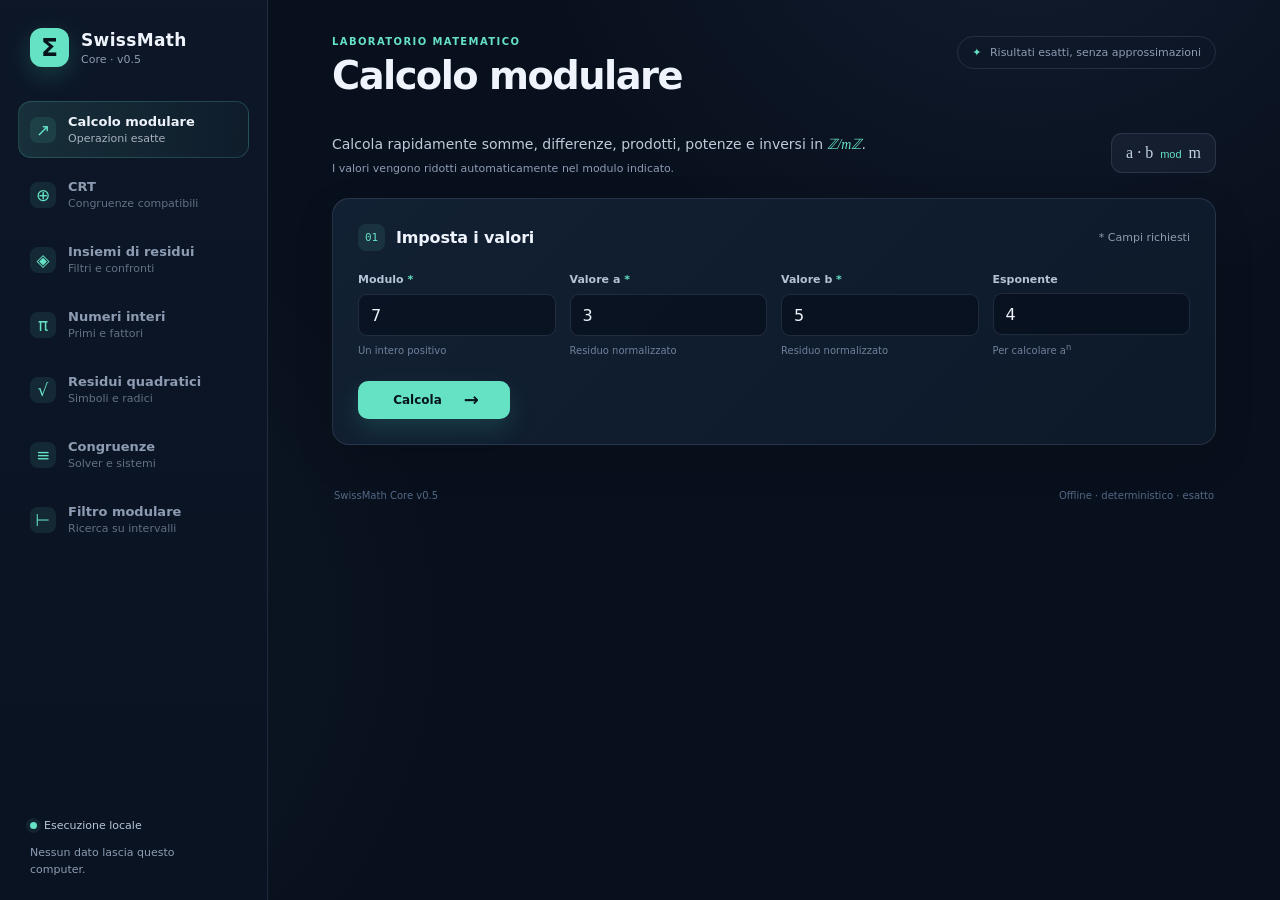
==== apps/desktop/ui/index.html @ b11f5fd1 "Initial public release of SwissMath" ====
<!doctype html>
<html lang="it">
  <head>
    <meta charset="UTF-8" />
    <meta name="viewport" content="width=device-width, initial-scale=1.0" />
    <meta name="theme-color" content="#0b1220" />
    <title>SwissMath Core</title>
    <link rel="stylesheet" href="styles.css" />
  </head>
  <body>
    <div class="app-shell">
      <aside class="sidebar">
        <div class="brand">
          <div class="brand-mark" aria-hidden="true">Σ</div>
          <div>
            <div class="brand-name">SwissMath</div>
            <div class="brand-version">Core · v0.5</div>
          </div>
        </div>

        <nav class="main-nav" aria-label="Strumenti">
          <button class="nav-item active" data-screen="modular" type="button">
            <span class="nav-icon" aria-hidden="true">↗</span>
            <span><strong>Calcolo modulare</strong><small>Operazioni esatte</small></span>
          </button>
          <button class="nav-item" data-screen="crt" type="button">
            <span class="nav-icon" aria-hidden="true">⊕</span>
            <span><strong>CRT</strong><small>Congruenze compatibili</small></span>
          </button>
          <button class="nav-item" data-screen="residues" type="button">
            <span class="nav-icon" aria-hidden="true">◈</span>
            <span><strong>Insiemi di residui</strong><small>Filtri e confronti</small></span>
          </button>
          <button class="nav-item" data-screen="integers" type="button">
            <span class="nav-icon" aria-hidden="true">π</span>
            <span><strong>Numeri interi</strong><small>Primi e fattori</small></span>
          </button>
          <button class="nav-item" data-screen="quadratic" type="button">
            <span class="nav-icon" aria-hidden="true">√</span>
            <span><strong>Residui quadratici</strong><small>Simboli e radici</small></span>
          </button>
          <button class="nav-item" data-screen="congruences" type="button">
            <span class="nav-icon" aria-hidden="true">≡</span>
            <span><strong>Congruenze</strong><small>Solver e sistemi</small></span>
          </button>
          <button class="nav-item" data-screen="sieve" type="button">
            <span class="nav-icon" aria-hidden="true">⊢</span>
            <span><strong>Filtro modulare</strong><small>Ricerca su intervalli</small></span>
          </button>
        </nav>

        <div class="sidebar-footer">
          <div class="offline-pill"><span class="status-dot"></span> Esecuzione locale</div>
          <p>Nessun dato lascia questo computer.</p>
        </div>
      </aside>

      <main class="content">
        <header class="topbar">
          <div>
            <div class="eyebrow">LABORATORIO MATEMATICO</div>
            <h1 id="page-title">Calcolo modulare</h1>
          </div>
          <div class="topbar-note"><span class="spark" aria-hidden="true">✦</span> Risultati esatti, senza approssimazioni</div>
        </header>

        <div id="result-actions" class="result-actions hidden" aria-live="polite">
          <div class="result-actions-copy"><span class="metric-label">Preflight risultato</span><strong id="result-actions-context">Nessun risultato selezionato</strong></div>
          <div class="result-actions-buttons"><button id="save-result" class="secondary-button" type="button">Salva risultato</button><button id="print-result" class="secondary-button" type="button">Stampa / PDF</button></div>
        </div>

        <section id="screen-modular" class="screen active" aria-labelledby="page-title">
          <div class="intro-row">
            <div>
              <p class="lead">Calcola rapidamente somme, differenze, prodotti, potenze e inversi in <span class="math">ℤ/mℤ</span>.</p>
              <p class="hint">I valori vengono ridotti automaticamente nel modulo indicato.</p>
            </div>
            <div class="formula-chip">a · b <span>mod</span> m</div>
          </div>

          <form id="modular-form" class="workspace-card">
            <div class="card-heading"><div><span class="step-badge">01</span><h2>Imposta i valori</h2></div><span class="required-note">* Campi richiesti</span></div>
            <div class="field-grid four">
              <label class="field"><span>Modulo <em>*</em></span><input name="modulus" type="text" inputmode="numeric" value="7" required /><small>Un intero positivo</small></label>
              <label class="field"><span>Valore a <em>*</em></span><input name="a" type="text" inputmode="numeric" value="3" required /><small>Residuo normalizzato</small></label>
              <label class="field"><span>Valore b <em>*</em></span><input name="b" type="text" inputmode="numeric" value="5" required /><small>Residuo normalizzato</small></label>
              <label class="field"><span>Esponente</span><input name="exponent" type="text" inputmode="numeric" value="4" required /><small>Per calcolare a<sup>n</sup></small></label>
            </div>
            <button class="primary-button" type="submit"><span>Calcola</span><span class="button-arrow">→</span></button>
          </form>

          <div id="modular-result" class="result-area hidden" aria-live="polite">
            <div class="result-heading"><div><span class="step-badge success">02</span><h2>Risultati</h2></div><span id="modular-context" class="context-label"></span></div>
            <div class="metric-grid">
              <article class="metric-card accent"><span class="metric-label">Somma</span><strong id="result-sum">—</strong><span class="metric-formula">a + b</span></article>
              <article class="metric-card"><span class="metric-label">Differenza</span><strong id="result-difference">—</strong><span class="metric-formula">a − b</span></article>
              <article class="metric-card"><span class="metric-label">Prodotto</span><strong id="result-product">—</strong><span class="metric-formula">a · b</span></article>
              <article class="metric-card"><span class="metric-label">Potenza</span><strong id="result-power">—</strong><span class="metric-formula">a<sup>n</sup></span></article>
              <article class="metric-card wide"><span class="metric-label">Inverso di a</span><strong id="result-inverse">—</strong><span id="inverse-note" class="metric-formula">esiste se gcd(a, m) = 1</span></article>
            </div>
          </div>
        </section>

        <section id="screen-crt" class="screen" aria-labelledby="page-title">
          <div class="intro-row">
            <div>
              <p class="lead">Risolvi due congruenze simultanee con il teorema cinese del resto generalizzato.</p>
              <p class="hint">Se non esiste una soluzione comune, SwissMath lo segnala senza trattarlo come errore.</p>
            </div>
            <div class="formula-chip">x ≡ a <span>mod</span> m</div>
          </div>

          <form id="crt-form" class="workspace-card">
            <div class="card-heading"><div><span class="step-badge">01</span><h2>Inserisci le congruenze</h2></div><span class="required-note">I residui vengono normalizzati</span></div>
            <div class="crt-equations">
              <div class="equation-block"><div class="equation-title"><span class="equation-dot">A</span> Prima congruenza</div><div class="field-grid two"><label class="field"><span>Residuo a <em>*</em></span><input name="residueA" type="text" inputmode="numeric" value="2" required /></label><label class="field"><span>Modulo m <em>*</em></span><input name="modulusA" type="text" inputmode="numeric" value="3" required /></label></div><div class="equation-preview">x ≡ <b data-preview="residueA">2</b> <span>mod</span> <b data-preview="modulusA">3</b></div></div>
              <div class="equation-join" aria-hidden="true">+</div>
              <div class="equation-block"><div class="equation-title"><span class="equation-dot violet">B</span> Seconda congruenza</div><div class="field-grid two"><label class="field"><span>Residuo b <em>*</em></span><input name="residueB" type="text" inputmode="numeric" value="3" required /></label><label class="field"><span>Modulo n <em>*</em></span><input name="modulusB" type="text" inputmode="numeric" value="5" required /></label></div><div class="equation-preview">x ≡ <b data-preview="residueB">3</b> <span>mod</span> <b data-preview="modulusB">5</b></div></div>
            </div>
            <button class="primary-button" type="submit"><span>Componi con CRT</span><span class="button-arrow">→</span></button>
          </form>

          <div id="crt-result" class="result-area hidden" aria-live="polite">
            <div class="result-heading"><div><span class="step-badge success">02</span><h2>Risultato CRT</h2></div><span id="crt-status" class="status-label"></span></div>
            <div class="crt-result-card"><div class="crt-result-symbol">x</div><div class="crt-result-text"><span id="crt-message">—</span><strong id="crt-equation">—</strong></div></div>
          </div>
        </section>

        <section id="screen-residues" class="screen" aria-labelledby="page-title">
          <div class="intro-row">
            <div>
              <p class="lead">Materializza e confronta due insiemi di residui modulo <span class="math">m</span>.</p>
              <p class="hint">Inserisci valori separati da virgola. I duplicati vengono eliminati automaticamente.</p>
            </div>
            <div class="formula-chip">A ⊆ <span>ℤ/mℤ</span></div>
          </div>

          <form id="residues-form" class="workspace-card">
            <div class="card-heading"><div><span class="step-badge">01</span><h2>Definisci gli insiemi</h2></div><span class="required-note">Moduli GUI fino a 2.000.000</span></div>
            <div class="field-grid one"><label class="field"><span>Modulo comune <em>*</em></span><input name="modulus" type="text" inputmode="numeric" value="12" required /><small>Il modulo deve essere uguale per A e B</small></label></div>
            <div class="field-grid two residue-inputs"><label class="field"><span>Insieme A</span><textarea name="left" rows="3" placeholder="es. 0, 1, 4, 9">0, 1, 4, 9</textarea><small>Valori separati da virgola</small></label><label class="field"><span>Insieme B</span><textarea name="right" rows="3" placeholder="es. 1, 2, 4, 8">1, 2, 4, 8</textarea><small>Necessario per le operazioni binarie</small></label></div>
            <div class="operation-row"><label class="field operation-field"><span>Operazione</span><select name="operation"><option value="intersection">Intersezione A ∩ B</option><option value="union">Unione A ∪ B</option><option value="difference">Differenza A \ B</option><option value="complement">Complemento di A</option><option value="intersection_count">Conta A ∩ B</option><option value="intersects">A e B si intersecano?</option><option value="is_subset_of">A è sottoinsieme di B?</option></select></label><button class="primary-button compact" type="submit"><span>Esegui operazione</span><span class="button-arrow">→</span></button></div>
          </form>

          <div id="residues-result" class="result-area hidden" aria-live="polite">
            <div class="result-heading"><div><span class="step-badge success">02</span><h2>Risultato dell'operazione</h2></div><span id="residues-context" class="context-label"></span></div>
            <div class="residue-result-card"><div class="residue-summary"><div><span class="metric-label">Cardinalità</span><strong id="residue-len">—</strong></div><div id="residue-query-wrap" class="query-answer hidden"><span class="metric-label">Risposta</span><strong id="residue-query">—</strong></div></div><div class="result-message" id="residue-message">—</div><div id="residue-values" class="residue-values"></div></div>
          </div>
        </section>

        <section id="screen-integers" class="screen" aria-labelledby="page-title">
          <div class="intro-row">
            <div>
              <p class="lead">Analizza un intero con una sola richiesta: primalità, fattorizzazione, φ(n) e λ(n) quando il dominio lo consente.</p>
              <p class="hint">Nel dominio u64 la fattorizzazione viene calcolata una sola volta e riutilizzata per le funzioni derivate; oltre u64 resta disponibile la sola primalità.</p>
            </div>
            <div class="formula-chip">n = <span>∏</span> p<sup>e</sup></div>
          </div>

          <form id="integer-analysis-form" class="workspace-card">
            <div class="card-heading"><div><span class="step-badge">01</span><h2>Analizza un numero</h2></div><span class="required-note">Interi decimali non negativi</span></div>
            <div class="field-grid one"><label class="field"><span>Numero n <em>*</em></span><input name="n" type="text" inputmode="numeric" value="360" required /><small>0 è ammesso per mostrare perché la fattorizzazione non è definita</small></label></div>
            <button class="primary-button" type="submit"><span>Analizza</span><span class="button-arrow">→</span></button>
          </form>

          <div id="integer-analysis-result" class="result-area hidden" aria-live="polite">
            <div class="result-heading"><div><span class="step-badge success">02</span><h2>Analisi del numero</h2></div><span id="integer-analysis-context" class="context-label"></span></div>
            <div class="integer-analysis-card residue-result-card">
              <div class="integer-analysis-grid">
                <article class="metric-card accent"><span class="metric-label">Tipo</span><strong id="integer-type">—</strong></article>
                <article class="metric-card"><span class="metric-label">Primalità</span><strong id="integer-primality">—</strong></article>
                <article class="metric-card"><span class="metric-label">φ(n)</span><strong id="integer-phi">—</strong></article>
                <article class="metric-card"><span class="metric-label">λ(n)</span><strong id="integer-lambda">—</strong></article>
              </div>
              <div class="result-message">Fattorizzazione</div>
              <div id="integer-factorization" class="factorization-display">—</div>
              <div id="integer-factorization-note" class="result-note"></div>
              <div id="integer-analysis-note" class="result-note"></div>
            </div>
          </div>

          <form id="integer-order-form" class="workspace-card integer-order-card">
            <div class="card-heading"><div><span class="step-badge">03</span><h2>Ordine moltiplicativo</h2></div><span class="required-note">Usa il modulo n selezionato</span></div>
            <div class="field-grid two">
              <label class="field"><span>Base a <em>*</em></span><input name="a" type="text" inputmode="numeric" value="3" required /><small>Ridotta automaticamente modulo n</small></label>
              <div class="field"><span>Modulo n</span><div id="integer-current-n" class="integer-current-value" aria-live="polite">360</div><small>Modifica n nel riquadro sopra e analizzalo di nuovo</small></div>
            </div>
            <button class="primary-button compact" type="submit"><span>Calcola ordine</span><span class="button-arrow">→</span></button>
          </form>

          <div id="integer-order-result" class="result-area hidden" aria-live="polite">
            <div class="result-heading"><div><span class="step-badge success">04</span><h2>Risultato ordine</h2></div><span id="integer-order-message" class="context-label"></span></div>
            <div class="crt-result-card integer-order-result-card"><div class="crt-result-symbol">a</div><div class="crt-result-text"><span>Ordine moltiplicativo</span><strong id="integer-order-equation">—</strong></div></div>
          </div>
        </section>

        <section id="screen-quadratic" class="screen" aria-labelledby="page-title">
          <div class="intro-row">
            <div>
              <p class="lead">Calcola simboli di Jacobi/Legendre e risolvi radici quadrate modulari nel dominio u64.</p>
              <p class="hint">Per moduli composti il solutore v0.5 supporta soltanto i casi in cui a e n sono coprimi.</p>
            </div>
            <div class="formula-chip">x² ≡ a <span>mod</span> n</div>
          </div>

          <form id="quadratic-symbol-form" class="workspace-card">
            <div class="card-heading"><div><span class="step-badge">01</span><h2>Simboli</h2></div><span class="required-note">Modulo dispari per Jacobi</span></div>
            <div class="field-grid two">
              <label class="field"><span>Valore a <em>*</em></span><input name="a" type="text" inputmode="numeric" value="5" required /><small>Accetta anche valori negativi</small></label>
              <label class="field"><span>Modulo n <em>*</em></span><input name="modulus" type="text" inputmode="numeric" value="11" required /><small>Jacobi: intero positivo dispari</small></label>
            </div>
            <button class="primary-button compact" type="submit"><span>Calcola simbolo</span><span class="button-arrow">→</span></button>
          </form>

          <div id="quadratic-symbol-result" class="result-area hidden" aria-live="polite">
            <div class="result-heading"><div><span class="step-badge success">02</span><h2>Simboli quadratici</h2></div><span id="quadratic-symbol-context" class="context-label"></span></div>
            <div class="metric-grid quadratic-metric-grid">
              <article class="metric-card accent"><span class="metric-label">Jacobi (a / n)</span><strong id="quadratic-jacobi">—</strong></article>
              <article class="metric-card"><span class="metric-label">Legendre (a / p)</span><strong id="quadratic-legendre">—</strong></article>
            </div>
            <div id="quadratic-symbol-message" class="result-message">—</div>
          </div>

          <form id="quadratic-roots-form" class="workspace-card quadratic-roots-card">
            <div class="card-heading"><div><span class="step-badge">03</span><h2>Radici modulari</h2></div><span class="required-note">Anteprima massima: 100 radici</span></div>
            <div class="field-grid two">
              <label class="field"><span>Valore a <em>*</em></span><input name="a" type="text" inputmode="numeric" value="10" required /><small>Accetta anche valori negativi</small></label>
              <label class="field"><span>Modulo n <em>*</em></span><input name="modulus" type="text" inputmode="numeric" value="13" required /><small>Primo o composto nel dominio u64</small></label>
            </div>
            <button class="primary-button compact" type="submit"><span>Trova radici</span><span class="button-arrow">→</span></button>
          </form>

          <div id="quadratic-roots-result" class="result-area hidden" aria-live="polite">
            <div class="result-heading"><div><span class="step-badge success">04</span><h2>Radici modulari</h2></div><span id="quadratic-roots-context" class="context-label"></span></div>
            <div class="residue-result-card">
              <div class="residue-summary"><div><span class="metric-label">Esistono</span><strong id="quadratic-root-exists">—</strong></div><div><span class="metric-label">Numero esatto di radici</span><strong id="quadratic-root-count">—</strong></div></div>
              <div id="quadratic-root-message" class="result-message">—</div>
              <div id="quadratic-roots" class="residue-values"></div>
              <div id="quadratic-roots-note" class="result-note"></div>
            </div>
          </div>
        </section>

        <section id="screen-congruences" class="screen" aria-labelledby="page-title">
          <div class="intro-row">
            <div>
              <p class="lead">Risolvi congruenze lineari e sistemi esatti senza materializzare inutilmente tutte le soluzioni.</p>
              <p class="hint">La spiegazione usa i valori prodotti dal solver Rust; i residui vengono mostrati solo quando sono pochi.</p>
            </div>
            <div class="formula-chip">a · x ≡ b <span>mod</span> m</div>
          </div>

          <form id="linear-form" class="workspace-card">
            <div class="card-heading"><div><span class="step-badge">01</span><h2>Singola congruenza</h2></div><span class="required-note">Interi decimali non negativi</span></div>
            <div class="field-grid three">
              <label class="field"><span>Coefficiente a <em>*</em></span><input name="a" type="text" inputmode="numeric" value="14" required /></label>
              <label class="field"><span>Termine b <em>*</em></span><input name="b" type="text" inputmode="numeric" value="8" required /></label>
              <label class="field"><span>Modulo m <em>*</em></span><input name="modulus" type="text" inputmode="numeric" value="30" required /></label>
            </div>
            <button class="primary-button" type="submit"><span>Risolvi</span><span class="button-arrow">→</span></button>
          </form>

          <div id="linear-result" class="result-area hidden" aria-live="polite">
            <div class="result-heading"><div><span class="step-badge success">02</span><h2>Risultato</h2></div><span id="linear-message" class="context-label"></span></div>
            <div class="linear-result-card">
              <div class="linear-main"><span class="metric-label">Classe soluzione</span><strong id="linear-equation">—</strong><span id="linear-count" class="linear-count">—</span></div>
              <div class="linear-facts" id="linear-facts"></div>
              <div class="linear-residues" id="linear-residues"></div>
            </div>
          </div>

          <div class="workspace-card system-card">
            <div class="card-heading"><div><span class="step-badge">03</span><h2>Sistema di congruenze</h2></div><span class="required-note">Le righe All non restringono il sistema</span></div>
            <div id="system-rows" class="system-rows"></div>
            <div class="inline-actions"><button id="system-add" class="secondary-button" type="button">+ aggiungi riga</button><button id="system-submit" class="primary-button compact" type="button"><span>Risolvi sistema</span><span class="button-arrow">→</span></button></div>
          </div>

          <div id="system-result" class="result-area hidden" aria-live="polite">
            <div class="result-heading"><div><span class="step-badge success">04</span><h2>Esito del sistema</h2></div><span id="system-message" class="context-label"></span></div>
            <div class="system-result-card"><strong id="system-equation">—</strong><div id="system-row-summary" class="system-row-summary"></div></div>
          </div>
        </section>

        <section id="screen-sieve" class="screen" aria-labelledby="page-title">
          <div class="intro-row">
            <div>
              <p class="lead">Combina filtri di residui e congruenze lineari su un intervallo inclusivo <span class="math">Da ≤ x ≤ A</span>.</p>
              <p class="hint">Il filtro più selettivo viene scelto come ancora; il risultato conserva solo i primi valori richiesti.</p>
            </div>
            <div class="formula-chip">x mod m <span>∈</span> A</div>
          </div>

          <form id="sieve-form" class="workspace-card">
            <div class="card-heading"><div><span class="step-badge">01</span><h2>Filtri modulari</h2></div><span class="required-note">Liste separate da virgola</span></div>
            <div id="sieve-rows" class="sieve-rows"></div>
            <button id="sieve-add" class="secondary-button" type="button">+ aggiungi filtro</button>
            <div class="range-grid">
              <label class="field"><span>Da <em>*</em></span><input name="start" type="text" inputmode="numeric" value="0" required /></label>
              <label class="field"><span>A <em>*</em></span><input name="end" type="text" inputmode="numeric" value="10000" required /></label>
              <label class="field"><span>Anteprima</span><input name="preview" type="text" inputmode="numeric" value="50" required /><small>Massimo 1.000 valori</small></label>
            </div>
            <button class="primary-button" type="submit"><span>Cerca</span><span class="button-arrow">→</span></button>
          </form>

          <div id="sieve-result" class="result-area hidden" aria-live="polite">
            <div class="result-heading"><div><span class="step-badge success">02</span><h2>Risultati del filtro</h2></div><span id="sieve-message" class="context-label"></span></div>
            <div class="sieve-result-card">
              <div class="sieve-metrics">
                <article class="metric-card accent"><span class="metric-label">Valori compatibili</span><strong id="sieve-count">—</strong></article>
                <article class="metric-card"><span class="metric-label">Percentuale</span><strong id="sieve-percentage">—</strong></article>
                <article class="metric-card"><span class="metric-label">Filtri attivi</span><strong id="sieve-filter-count">—</strong></article>
                <article class="metric-card"><span class="metric-label">Intervallo</span><strong id="sieve-range">—</strong></article>
              </div>
              <div id="sieve-anchor" class="sieve-anchor"></div>
              <div class="result-message">Primi risultati</div>
              <div id="sieve-preview" class="residue-values"></div>
            </div>
          </div>
        </section>

        <div id="toast" class="toast" role="status" aria-live="polite"></div>
        <footer class="app-footer"><span>SwissMath Core v0.5</span><span>Offline · deterministico · esatto</span></footer>
      </main>
    </div>
    <script src="app.js"></script>
  </body>
</html>
---- apps/desktop/ui/styles.css ----
:root {
  color-scheme: dark;
  --bg: #09101d;
  --sidebar: #0d1727;
  --surface: #111d2e;
  --surface-2: #16243a;
  --line: rgba(168, 190, 224, 0.14);
  --muted: #8d9cb3;
  --text: #eff4fc;
  --accent: #65e1c4;
  --accent-strong: #3ac7aa;
  --violet: #a88cff;
  --danger: #ff8b9e;
}

* { box-sizing: border-box; }
html, body { margin: 0; min-width: 900px; min-height: 100%; background: var(--bg); color: var(--text); font-family: "Segoe UI", Inter, system-ui, sans-serif; }
body { min-height: 100vh; background-image: radial-gradient(circle at 80% -20%, rgba(88, 130, 199, .12), transparent 34%), radial-gradient(circle at 0% 70%, rgba(61, 206, 172, .05), transparent 32%); }
button, input, textarea, select { font: inherit; }
button { cursor: pointer; }

.app-shell { display: flex; min-height: 100vh; }
.sidebar { width: 268px; flex: 0 0 268px; background: linear-gradient(180deg, rgba(13, 23, 39, .98), rgba(10, 19, 33, .98)); border-right: 1px solid var(--line); padding: 28px 18px 22px; display: flex; flex-direction: column; }
.brand { display: flex; gap: 12px; align-items: center; padding: 0 12px 34px; }
.brand-mark { width: 39px; height: 39px; display: grid; place-items: center; border-radius: 12px; color: #06131a; background: var(--accent); font-size: 25px; font-weight: 800; box-shadow: 0 8px 25px rgba(65, 224, 187, .2); }
.brand-name { letter-spacing: .02em; font-size: 17px; font-weight: 750; }
.brand-version { color: var(--muted); font-size: 11px; margin-top: 3px; }
.main-nav { display: grid; gap: 8px; }
.nav-item { display: flex; align-items: center; gap: 12px; width: 100%; border: 1px solid transparent; border-radius: 13px; color: var(--muted); background: transparent; text-align: left; padding: 12px 11px; transition: .18s ease; }
.nav-item:hover { color: var(--text); background: rgba(155, 182, 222, .07); }
.nav-item.active { color: var(--text); border-color: rgba(101, 225, 196, .2); background: linear-gradient(90deg, rgba(101, 225, 196, .13), rgba(101, 225, 196, .03)); }
.nav-icon { width: 26px; height: 26px; display: grid; place-items: center; border-radius: 8px; color: var(--accent); background: rgba(101, 225, 196, .1); font-size: 17px; }
.nav-item strong, .nav-item small { display: block; }
.nav-item strong { font-size: 13px; font-weight: 650; }
.nav-item small { font-size: 11px; color: inherit; opacity: .68; margin-top: 3px; }
.sidebar-footer { margin-top: auto; padding: 0 12px; color: var(--muted); font-size: 11px; line-height: 1.55; }
.sidebar-footer p { margin: 10px 0 0; max-width: 190px; }
.offline-pill { display: inline-flex; align-items: center; gap: 7px; color: #b7c6d9; }
.status-dot { width: 7px; height: 7px; background: var(--accent); border-radius: 50%; box-shadow: 0 0 0 4px rgba(101, 225, 196, .08); }

.content { flex: 1; min-width: 0; max-width: 1400px; margin: 0 auto; padding: 36px clamp(34px, 5vw, 80px) 24px; }
.topbar { display: flex; align-items: flex-start; justify-content: space-between; gap: 24px; padding-bottom: 36px; }
.eyebrow { color: var(--accent); letter-spacing: .14em; font-size: 10px; font-weight: 750; }
h1, h2, p { margin: 0; }
h1 { font-size: clamp(28px, 3vw, 40px); letter-spacing: -.04em; line-height: 1.1; margin-top: 8px; }
h2 { display: inline; font-size: 16px; font-weight: 700; letter-spacing: -.01em; }
.topbar-note { border: 1px solid var(--line); border-radius: 100px; padding: 9px 14px; color: var(--muted); font-size: 11px; white-space: nowrap; }
.spark { color: var(--accent); margin-right: 5px; }
.result-actions { display: flex; align-items: center; justify-content: space-between; gap: 18px; margin: -17px 0 24px; padding: 12px 14px; border: 1px solid rgba(101, 225, 196, .2); border-radius: 12px; background: linear-gradient(90deg, rgba(101, 225, 196, .1), rgba(101, 225, 196, .03)); }
.result-actions-copy { display: grid; gap: 4px; min-width: 0; }
.result-actions-copy strong { color: #c8d7e7; font-size: 12px; font-weight: 650; overflow-wrap: anywhere; }
.result-actions-buttons { display: flex; gap: 8px; flex-shrink: 0; }
.result-actions .secondary-button { padding: 8px 11px; }
.screen { display: none; animation: appear .22s ease-out; }
.screen.active { display: block; }
@keyframes appear { from { opacity: 0; transform: translateY(4px); } to { opacity: 1; transform: translateY(0); } }
.intro-row { display: flex; align-items: flex-start; justify-content: space-between; gap: 30px; margin-bottom: 23px; }
.lead { color: #c0cada; font-size: 14px; line-height: 1.65; max-width: 700px; }
.hint { color: var(--muted); font-size: 11px; margin-top: 6px; }
.math { color: var(--accent); font-family: Georgia, serif; font-style: italic; }
.formula-chip { color: #bfd2e5; background: rgba(126, 154, 195, .08); border: 1px solid var(--line); border-radius: 11px; padding: 10px 14px; white-space: nowrap; font: 16px Georgia, serif; }
.formula-chip span { color: var(--accent); font-size: 11px; font-family: "Segoe UI", sans-serif; margin: 0 3px; }

.workspace-card, .residue-result-card, .crt-result-card { background: linear-gradient(135deg, rgba(19, 33, 53, .94), rgba(14, 26, 43, .94)); border: 1px solid var(--line); border-radius: 17px; box-shadow: 0 14px 40px rgba(0, 0, 0, .12); }
.workspace-card { padding: 25px; }
.card-heading, .result-heading { display: flex; justify-content: space-between; align-items: center; gap: 16px; margin-bottom: 22px; }
.card-heading > div, .result-heading > div { display: flex; align-items: center; gap: 11px; }
.step-badge { width: 27px; height: 27px; display: inline-grid; place-items: center; border-radius: 8px; color: var(--accent); background: rgba(101, 225, 196, .1); font: 11px ui-monospace, SFMono-Regular, Consolas, monospace; }
.step-badge.success { color: #071b18; background: var(--accent); }
.required-note, .context-label, .status-label { color: var(--muted); font-size: 11px; }
.field-grid { display: grid; gap: 14px; }
.field-grid.one { grid-template-columns: 1fr; }
.field-grid.two { grid-template-columns: repeat(2, minmax(0, 1fr)); }
.field-grid.three { grid-template-columns: repeat(3, minmax(0, 1fr)); }
.field-grid.four { grid-template-columns: repeat(4, minmax(0, 1fr)); }
.field { display: grid; gap: 7px; min-width: 0; }
.field > span { color: #b4c3d7; font-size: 11px; font-weight: 650; }
.field em { color: var(--accent); font-style: normal; }
.field small { color: #6f819a; font-size: 10px; }
input, textarea, select { width: 100%; color: var(--text); background: rgba(5, 13, 25, .6); border: 1px solid rgba(149, 175, 211, .16); border-radius: 9px; outline: none; transition: .16s ease; }
input, select { height: 42px; padding: 0 12px; }
textarea { resize: vertical; min-height: 74px; padding: 11px 12px; line-height: 1.55; }
input:focus, textarea:focus, select:focus { border-color: rgba(101, 225, 196, .75); box-shadow: 0 0 0 3px rgba(101, 225, 196, .09); }
select { appearance: none; background-image: linear-gradient(45deg, transparent 50%, #87a1be 50%), linear-gradient(135deg, #87a1be 50%, transparent 50%); background-position: calc(100% - 16px) 18px, calc(100% - 11px) 18px; background-size: 5px 5px, 5px 5px; background-repeat: no-repeat; }
.primary-button { display: inline-flex; align-items: center; justify-content: center; gap: 22px; min-width: 152px; margin-top: 24px; padding: 12px 14px 12px 18px; border: 0; border-radius: 10px; color: #06151a; background: var(--accent); font-size: 12px; font-weight: 750; box-shadow: 0 10px 25px rgba(70, 215, 181, .16); transition: .18s ease; }
.primary-button:hover { background: #83ebd4; transform: translateY(-1px); box-shadow: 0 13px 30px rgba(70, 215, 181, .25); }
.button-arrow { font-size: 18px; line-height: 10px; }
.primary-button.compact { margin-top: 0; min-width: 185px; }
.result-area { margin-top: 29px; }
.metric-grid { display: grid; grid-template-columns: repeat(4, minmax(0, 1fr)); gap: 12px; }
.metric-card { min-height: 115px; display: flex; flex-direction: column; justify-content: space-between; background: rgba(20, 35, 56, .65); border: 1px solid var(--line); border-radius: 13px; padding: 16px; }
.metric-card.accent { border-color: rgba(101, 225, 196, .25); background: linear-gradient(145deg, rgba(57, 153, 132, .2), rgba(20, 35, 56, .7)); }
.metric-card.wide { grid-column: span 2; }
.metric-label { color: var(--muted); font-size: 10px; letter-spacing: .06em; text-transform: uppercase; }
.metric-card strong { color: var(--text); font: 28px Georgia, serif; letter-spacing: -.02em; }
.metric-card.accent strong { color: var(--accent); }
.metric-formula { color: #7289a5; font: 12px Georgia, serif; }
.hidden { display: none !important; }

.crt-equations { display: grid; grid-template-columns: minmax(0, 1fr) 34px minmax(0, 1fr); align-items: center; gap: 13px; }
.equation-block { min-width: 0; padding: 16px; border: 1px solid var(--line); border-radius: 13px; background: rgba(4, 12, 23, .26); }
.equation-title { color: #c7d3e4; font-size: 12px; font-weight: 700; margin-bottom: 15px; }
.equation-dot { display: inline-grid; place-items: center; width: 22px; height: 22px; margin-right: 6px; color: #071b18; background: var(--accent); border-radius: 7px; font-size: 10px; }
.equation-dot.violet { color: #171023; background: var(--violet); }
.equation-join { display: grid; place-items: center; color: #647c9c; font: 25px Georgia, serif; }
.equation-preview { color: #7e92ab; font: 13px Georgia, serif; margin-top: 14px; }
.equation-preview b { color: var(--text); font-weight: 500; }
.equation-preview span { color: var(--accent); font: 10px "Segoe UI", sans-serif; margin: 0 3px; }
.crt-result-card { display: flex; align-items: center; gap: 20px; padding: 28px; }
.crt-result-symbol { width: 58px; height: 58px; display: grid; place-items: center; border-radius: 16px; color: #071b18; background: var(--accent); font: 31px Georgia, serif; }
.crt-result-text { display: grid; gap: 9px; }
.crt-result-text span { color: var(--muted); font-size: 12px; }
.crt-result-text strong { color: var(--text); font: 23px Georgia, serif; }
.status-label { color: var(--accent); }

.residue-inputs { margin-top: 18px; }
.operation-row { display: flex; align-items: flex-end; gap: 15px; margin-top: 19px; }
.operation-field { flex: 1; }
.residue-result-card { padding: 23px; }
.integer-analysis-card { display: grid; gap: 17px; }
.integer-analysis-grid { display: grid; grid-template-columns: repeat(4, minmax(0, 1fr)); gap: 12px; }
.integer-analysis-grid .metric-card { min-height: 108px; }
.integer-analysis-grid .metric-card strong { overflow-wrap: anywhere; }
.factorization-display { color: #b9d8d0; background: rgba(4, 12, 23, .45); border: 1px solid var(--line); border-radius: 10px; padding: 16px; font: 23px Georgia, serif; line-height: 1.7; overflow-wrap: anywhere; }
.factorization-display sup { color: var(--accent); font-size: .62em; margin-left: 1px; }
.result-note { color: var(--muted); font-size: 11px; line-height: 1.5; }
.integer-order-card { margin-top: 24px; }
.integer-current-value { display: flex; align-items: center; min-height: 42px; padding: 0 12px; color: var(--accent); background: rgba(5, 13, 25, .6); border: 1px solid rgba(149, 175, 211, .16); border-radius: 9px; font: 20px Georgia, serif; }
.integer-order-result-card { margin-top: 0; }
.residue-summary { display: flex; align-items: center; gap: 55px; padding-bottom: 18px; border-bottom: 1px solid var(--line); }
.residue-summary > div { display: grid; gap: 7px; }
.residue-summary strong { color: var(--accent); font: 27px Georgia, serif; }
.query-answer strong { color: var(--violet); }
.result-message { color: #b9c8da; font-size: 12px; margin: 18px 0 13px; }
.residue-values { color: #b9d8d0; background: rgba(4, 12, 23, .45); border: 1px solid var(--line); border-radius: 10px; padding: 14px; font: 13px ui-monospace, SFMono-Regular, Consolas, monospace; line-height: 1.8; overflow-wrap: anywhere; min-height: 49px; }
.residue-values:empty::before { content: "Nessun valore da visualizzare"; color: #637895; font-family: "Segoe UI", sans-serif; font-size: 11px; }
.quadratic-metric-grid { grid-template-columns: repeat(2, minmax(0, 1fr)); }
.quadratic-roots-card { margin-top: 24px; }

.linear-result-card, .system-result-card, .sieve-result-card { background: linear-gradient(135deg, rgba(19, 33, 53, .94), rgba(14, 26, 43, .94)); border: 1px solid var(--line); border-radius: 17px; padding: 23px; }
.linear-result-card { display: grid; grid-template-columns: minmax(210px, .8fr) minmax(280px, 1.2fr); gap: 22px; }
.linear-main { display: grid; align-content: start; gap: 9px; padding: 5px 0; }
.linear-main strong { color: var(--accent); font: 25px Georgia, serif; }
.linear-count { color: var(--muted); font-size: 11px; }
.linear-facts { display: grid; gap: 9px; color: #b9c8da; font-size: 12px; line-height: 1.5; }
.linear-residues { grid-column: 1 / -1; color: #b9d8d0; background: rgba(4, 12, 23, .45); border: 1px solid var(--line); border-radius: 10px; padding: 14px; font: 13px ui-monospace, SFMono-Regular, Consolas, monospace; line-height: 1.8; overflow-wrap: anywhere; }
.system-card { margin-top: 24px; }
.system-rows { display: grid; gap: 10px; }
.system-row { display: grid; grid-template-columns: repeat(3, minmax(0, 1fr)) 38px; gap: 12px; align-items: end; padding: 13px; border: 1px solid var(--line); border-radius: 12px; background: rgba(4, 12, 23, .24); }
.inline-actions { display: flex; align-items: center; gap: 12px; margin-top: 18px; }
.secondary-button, .remove-button { border: 1px solid rgba(101, 225, 196, .24); color: var(--accent); background: rgba(101, 225, 196, .08); border-radius: 9px; padding: 10px 13px; font-size: 11px; font-weight: 700; }
.secondary-button:hover { background: rgba(101, 225, 196, .16); }
.remove-button { width: 34px; height: 34px; padding: 0; color: var(--danger); border-color: rgba(255, 139, 158, .24); background: rgba(255, 139, 158, .06); font-size: 20px; font-weight: 400; }
.system-result-card { display: grid; gap: 16px; }
.system-result-card > strong { color: var(--accent); font: 23px Georgia, serif; }
.system-row-summary { display: grid; gap: 6px; color: var(--muted); font-size: 11px; }

.sieve-rows { display: grid; gap: 13px; margin-bottom: 15px; }
.sieve-row { display: grid; gap: 12px; padding: 15px; border: 1px solid var(--line); border-radius: 13px; background: rgba(4, 12, 23, .24); }
.sieve-row-head { display: grid; grid-template-columns: minmax(190px, .8fr) minmax(140px, .5fr) 38px; gap: 12px; align-items: end; }
.sieve-residues-wrap { max-width: calc(100% - 50px); }
.range-grid { display: grid; grid-template-columns: repeat(3, minmax(0, 1fr)); gap: 14px; margin-top: 22px; }
.sieve-result-card { display: grid; gap: 17px; }
.sieve-metrics { display: grid; grid-template-columns: repeat(4, minmax(0, 1fr)); gap: 12px; }
.sieve-metrics .metric-card { min-height: 105px; }
.sieve-metrics .metric-card strong { font-size: 22px; overflow-wrap: anywhere; }
.sieve-anchor { color: #9eb3cc; font-size: 11px; }

.toast { position: fixed; right: 31px; bottom: 27px; z-index: 10; max-width: 390px; color: #071b18; background: var(--accent); border-radius: 10px; padding: 12px 16px; font-size: 12px; font-weight: 650; box-shadow: 0 15px 40px rgba(0, 0, 0, .3); opacity: 0; transform: translateY(8px); pointer-events: none; transition: .2s ease; }
.toast.show { opacity: 1; transform: translateY(0); }
.toast.error { color: #2a0710; background: var(--danger); }
.app-footer { display: flex; justify-content: space-between; gap: 20px; color: #526985; font-size: 10px; margin-top: 45px; padding: 0 2px; }

@media (max-width: 1050px) {
  .content { padding-left: 34px; padding-right: 34px; }
  .field-grid.four { grid-template-columns: repeat(2, minmax(0, 1fr)); }
  .field-grid.three, .sieve-metrics { grid-template-columns: repeat(2, minmax(0, 1fr)); }
  .integer-analysis-grid { grid-template-columns: 1fr; }
  .linear-result-card { grid-template-columns: 1fr; }
}

@media print {
  html, body { min-width: 0; background: #fff; color: #101827; }
  body { background-image: none; }
  .sidebar, .topbar, .result-actions, .app-footer, .toast { display: none !important; }
  .app-shell, .content { display: block; max-width: none; min-width: 0; margin: 0; padding: 0; }
  body.printing .screen:not(.active) { display: none !important; }
  body.printing .screen.active { display: block !important; animation: none; }
  body.printing .screen.active .workspace-card { display: none !important; }
  body.printing .screen.active .result-area:not(.print-target) { display: none !important; }
  body.printing .screen.active .result-area.print-target { display: block !important; margin: 0; }
  body.printing .screen.active .result-area.print-target.hidden { display: block !important; }
  body.printing .screen.active .result-area.print-target .result-heading { color: #101827; }
  body.printing .screen.active .result-area.print-target .metric-card,
  body.printing .screen.active .result-area.print-target .linear-result-card,
  body.printing .screen.active .result-area.print-target .system-result-card,
  body.printing .screen.active .result-area.print-target .sieve-result-card,
  body.printing .screen.active .result-area.print-target .crt-result-card,
  body.printing .screen.active .result-area.print-target .residue-result-card,
  body.printing .screen.active .result-area.print-target .integer-analysis-card { color: #101827; background: #fff; border-color: #c6cfdb; box-shadow: none; }
  body.printing .screen.active .result-area.print-target strong,
  body.printing .screen.active .result-area.print-target .metric-label,
  body.printing .screen.active .result-area.print-target .metric-formula,
  body.printing .screen.active .result-area.print-target .context-label,
  body.printing .screen.active .result-area.print-target .status-label,
  body.printing .screen.active .result-area.print-target .result-message,
  body.printing .screen.active .result-area.print-target .linear-facts,
  body.printing .screen.active .result-area.print-target .linear-count,
  body.printing .screen.active .result-area.print-target .system-row-summary,
  body.printing .screen.active .result-area.print-target .sieve-anchor,
  body.printing .screen.active .result-area.print-target .result-note { color: #101827; }
  body.printing .screen.active .result-area.print-target .residue-values,
  body.printing .screen.active .result-area.print-target .linear-residues,
  body.printing .screen.active .result-area.print-target .factorization-display { color: #101827; background: #f5f7fa; border-color: #c6cfdb; }
}
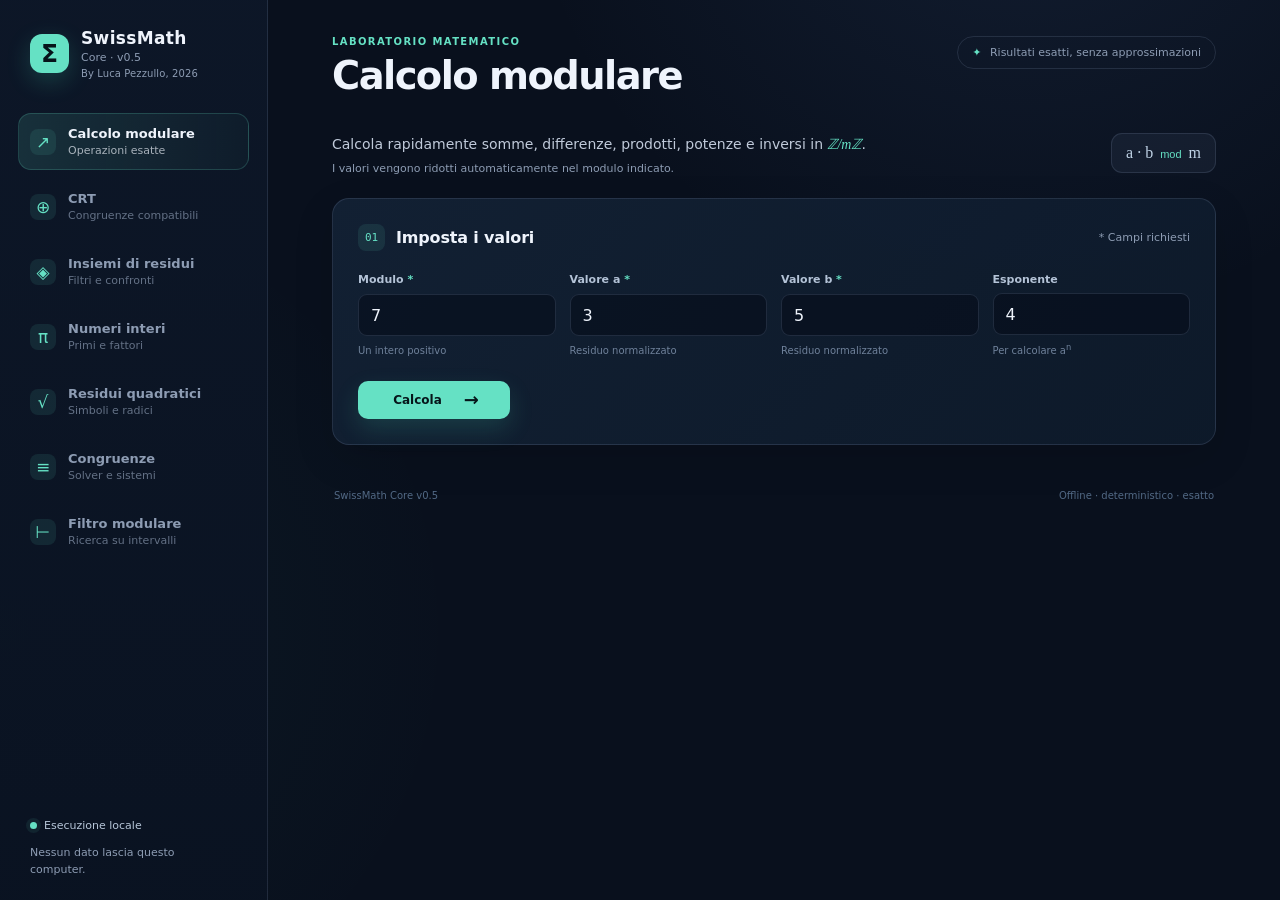
==== commit ddfea160: "Add author credit to SwissMath interfaces" ====
--- a/apps/desktop/ui/index.html
+++ b/apps/desktop/ui/index.html
@@ -15,6 +15,7 @@
           <div>
             <div class="brand-name">SwissMath</div>
             <div class="brand-version">Core · v0.5</div>
+            <div class="brand-credit">By Luca Pezzullo, 2026</div>
           </div>
         </div>
 
--- a/apps/desktop/ui/styles.css
+++ b/apps/desktop/ui/styles.css
@@ -25,6 +25,7 @@
 .brand-mark { width: 39px; height: 39px; display: grid; place-items: center; border-radius: 12px; color: #06131a; background: var(--accent); font-size: 25px; font-weight: 800; box-shadow: 0 8px 25px rgba(65, 224, 187, .2); }
 .brand-name { letter-spacing: .02em; font-size: 17px; font-weight: 750; }
 .brand-version { color: var(--muted); font-size: 11px; margin-top: 3px; }
+.brand-credit { color: var(--muted); font-size: 10px; letter-spacing: .01em; margin-top: 4px; }
 .main-nav { display: grid; gap: 8px; }
 .nav-item { display: flex; align-items: center; gap: 12px; width: 100%; border: 1px solid transparent; border-radius: 13px; color: var(--muted); background: transparent; text-align: left; padding: 12px 11px; transition: .18s ease; }
 .nav-item:hover { color: var(--text); background: rgba(155, 182, 222, .07); }
